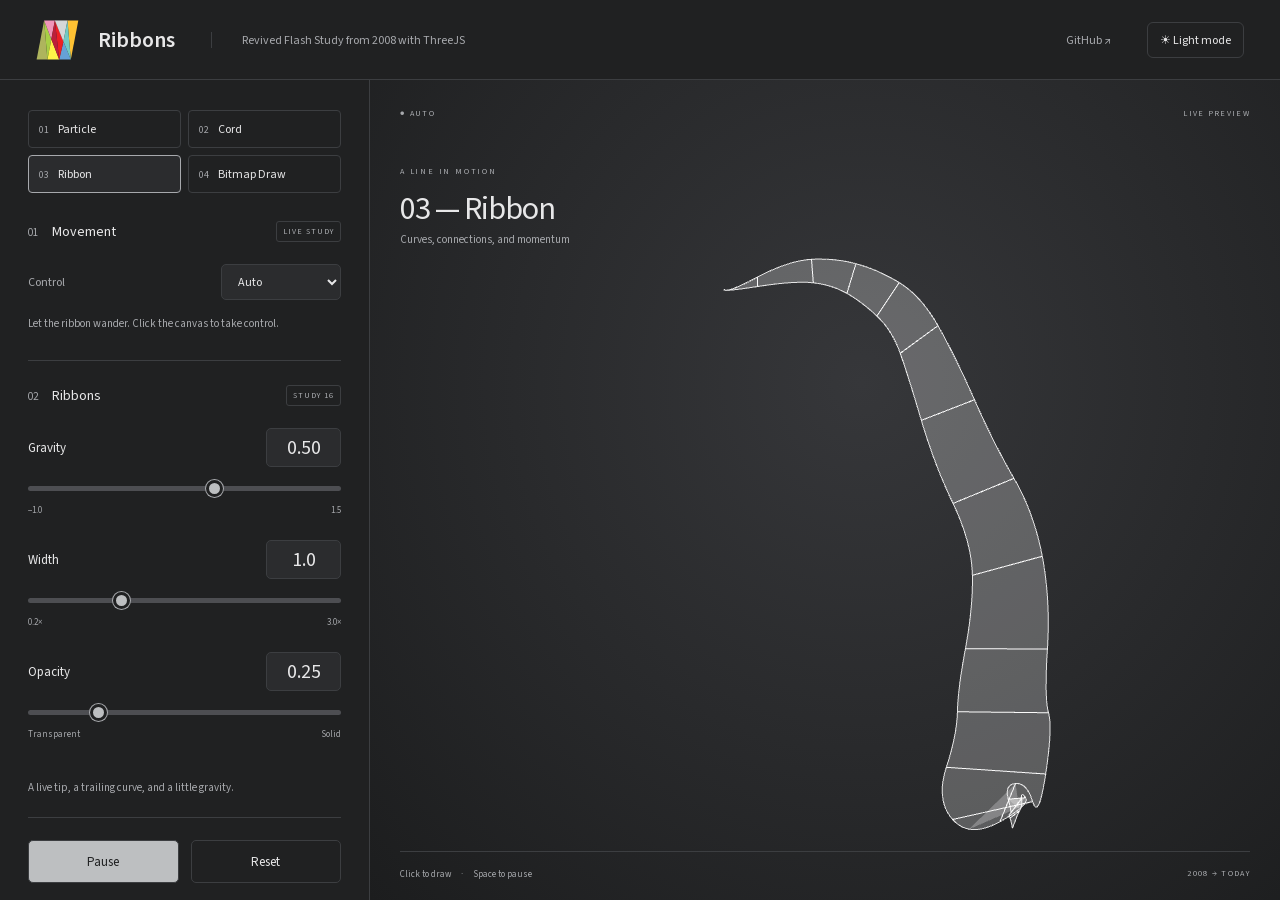
==== web/index.html @ d3f4f402 "Link public GitHub repository from site header" ====
<!doctype html><html lang="en" data-theme="dark"><head><meta charset="utf-8"><meta name="viewport" content="width=device-width,initial-scale=1"><title>Ribbons — Natzke</title><link rel="stylesheet" href="style.css"></head><body>
<header><a class="brand" href="./"><svg version="1.1" class="logo" role="img" aria-label="Natzke" xmlns="http://www.w3.org/2000/svg" xmlns:xlink="http://www.w3.org/1999/xlink" x="0px" y="0px"
	 viewBox="52 37 112 104" style="enable-background:new 0 0 216 216;" xml:space="preserve">
<style type="text/css">
	.st0{fill:#65A1D7;}
	.st1{fill:#ED2024;stroke:#ED2024;stroke-width:0.25;stroke-linecap:round;stroke-linejoin:round;stroke-miterlimit:10;}
	.st2{fill:#D5D7D8;stroke:#D5D7D8;stroke-width:0.25;stroke-miterlimit:10;}
	.st3{fill:#AEB45D;}
	.st4{fill:#A8CF45;}
	.st5{fill:#F095B8;}
	.st6{fill:#FFC233;}
	.st7{fill:#72CAC3;}
	.st8{fill:#FFF349;}
	.st9{fill:#BC203A;}
</style>
<g>
	<polygon class="st0" points="123.42,92.77 112.36,139.68 142.65,139.68 	"/>
	<polygon class="st1" points="101.16,38.48 112.36,139.68 123.42,92.77 	"/>
</g>
<polygon class="st2" points="101.16,38.48 123.42,92.77 134.01,38.48 "/>
<polygon class="st3" points="53.62,139.68 73.15,38.48 81.79,139.68 "/>
<polygon class="st4" points="91.98,87.07 73.15,38.48 81.79,139.68 "/>
<polygon class="st5" points="91.98,87.07 101.16,38.48 73.15,38.48 "/>
<polygon class="st6" points="134.01,38.48 142.65,139.68 162.18,38.48 "/>
<polygon class="st7" points="123.42,92.77 134.01,38.48 142.65,139.68 "/>
<polygon class="st8" points="81.79,139.68 112.36,139.68 91.98,87.07 "/>
<g>
	<path d="M53.64,151.7h5.34l8.64,14.49c0.83,1.42,1.82,3.63,1.82,3.63h0.07c0,0-0.15-2.69-0.15-4.5V151.7h5.19v25.97h-5.08
		l-8.86-14.34c-0.83-1.38-1.85-3.6-1.85-3.6h-0.07c0,0,0.14,2.72,0.14,4.54v13.4h-5.19V151.7z"/>
	<path d="M89.21,175.6h-0.07c-0.95,1.42-2.29,2.51-5.48,2.51c-3.81,0-6.5-2-6.5-5.7c0-4.1,3.34-5.41,7.48-5.99
		c3.09-0.44,4.5-0.69,4.5-2.11c0-1.34-1.05-2.21-3.12-2.21c-2.32,0-3.45,0.83-3.6,2.61h-4.39c0.15-3.27,2.58-6.14,8.03-6.14
		c5.59,0,7.84,2.51,7.84,6.86v9.48c0,1.42,0.22,2.25,0.65,2.58v0.18h-4.76C89.5,177.31,89.32,176.44,89.21,175.6z M89.25,171.1v-2.8
		c-0.87,0.51-2.22,0.8-3.45,1.09c-2.58,0.58-3.85,1.16-3.85,2.91s1.16,2.36,2.91,2.36C87.69,174.66,89.25,172.91,89.25,171.1z"/>
	<path d="M95.21,159.04h2.58v-5.81h4.83v5.81h3.2v3.27h-3.2v9.88c0,1.38,0.76,1.85,1.85,1.85c0.62,0,1.45-0.04,1.45-0.04v3.63
		c0,0-1.13,0.07-3.09,0.07c-2.4,0-5.05-0.94-5.05-4.47v-10.93h-2.58V159.04z"/>
	<path d="M107.29,173.89l9.59-10.86v-0.11h-8.5v-3.89h14.24V163l-9.37,10.6v0.11h9.84v3.96h-15.8V173.89z"/>
	<path d="M132.12,169.17l-2.14,2.22v6.28h-4.9V151.7h4.9v14.38l6.61-7.04h5.92l-6.86,7.08l7.7,11.55h-5.99L132.12,169.17z"/>
	<path d="M142.58,168.34c0-5.52,3.74-9.81,9.19-9.81c5.99,0,9.19,4.58,9.19,11.22h-13.51c0.36,2.87,1.96,4.65,4.76,4.65
		c1.92,0,3.05-0.87,3.6-2.29h4.87c-0.69,3.3-3.63,6.1-8.43,6.1C146.06,178.22,142.58,173.89,142.58,168.34z M147.51,166.34h8.28
		c-0.15-2.36-1.71-4-3.96-4C149.22,162.35,147.95,163.91,147.51,166.34z"/>
</g>
<polygon class="st9" points="91.98,87.07 112.36,139.68 101.16,38.48 "/>
</svg>
<span>Ribbons</span></a><span class="tagline">Revived Flash Study from 2008 with ThreeJS</span><a class="github-link" href="https://github.com/natzke/Ribbon" target="_blank" rel="noopener noreferrer">GitHub ↗</a><button id="theme" aria-label="Switch to light mode">☀ Light mode</button></header>
<main><aside><nav class="studies" aria-label="Experience"><button data-study="01">01 <span>Particle</span></button><button data-study="02">02 <span>Cord</span></button><button data-study="03" class="active">03 <span>Ribbon</span></button><button data-study="04">04 <span>Bitmap Draw</span></button></nav><div class="section-head"><h2>01 <span>Movement</span></h2><span class="tag">LIVE STUDY</span></div><label class="select-row" for="mode">Control<select id="mode"><option value="demo">Auto</option><option value="pointer">Mouse</option></select></label><p class="hint">Let the ribbon wander. Click the canvas to take control.</p>
<div class="section-head second"><h2>02 <span>Ribbons</span></h2><span class="tag"><span id="version">STUDY 16</span></span></div>
<div class="dimension"><label for="gravity">Gravity <output id="gravityOut">0.50</output></label><input id="gravity" type="range" min="-1" max="1.5" step=".05" value=".5"><div class="caption"><span>−1.0</span><span>1.5</span></div></div>
<div class="dimension"><label for="width">Width <output id="widthOut">1.0</output></label><input id="width" type="range" min=".2" max="3" step=".1" value="1"><div class="caption"><span>0.2×</span><span>3.0×</span></div></div>
<div class="dimension"><label for="opacity">Opacity <output id="opacityOut">0.25</output></label><input id="opacity" type="range" min=".05" max="1" step=".05" value=".25"><div class="caption"><span>Transparent</span><span>Solid</span></div></div>
<p class="hint">A live tip, a trailing curve, and a little gravity.</p><div id="bitmap-tools" hidden><label for="sample">Color source image</label><input id="sample" type="file" accept="image/*"><p class="hint" id="sample-note">Natzke palette by default. Your image stays in this browser.</p><button id="clear">Clear drawing</button></div><div class="actions"><button id="pause">Pause</button><button id="reset">Reset</button></div><div class="aside-note"><span>NATZKE / MOTION STUDIES</span><p>Original experiment, 2008.<br>Recreated in Three.js.</p></div></aside>
<section class="workspace" aria-label="Interactive ribbon canvas"><div class="viewer-top"><span>● <span id="status">Auto</span></span><span>LIVE PREVIEW</span></div><div class="model-title"><span class="eyebrow">A LINE IN MOTION</span><h1>03 — Ribbon</h1><p>Curves, connections, and momentum</p></div><div id="viewport"></div><footer><span>Click to draw <i>·</i> Space to pause</span><span>2008 → TODAY</span></footer></section></main><script type="module" src="main.js"></script></body></html>
---- web/style.css ----
@font-face{font-family:Source;src:url(source-sans.woff2) format('woff2');font-weight:200 900;font-display:swap}
:root{font-family:Source,sans-serif;color-scheme:dark;--bg:#202122;--text:#e7e7e8;--muted:#a7a9ad;--line:#3c3e41;--field:#2b2c2e;--track:#4d4e52;--thumb:#bdbfc1;--center:#36373a;--outer:#1c1d1e;color:var(--text);background:var(--bg)}
:root[data-theme=light]{color-scheme:light;--bg:#fbfbfb;--text:#2e2f31;--muted:#7d8086;--line:#e3e3e4;--field:#fff;--track:#dfe0e1;--thumb:#4e5054;--center:#f9f9f9;--outer:#ebebec}
*{box-sizing:border-box}body{margin:0}button,input,select{font:inherit;color:inherit}button,select{cursor:pointer}button:focus-visible,input:focus-visible,select:focus-visible,a:focus-visible{outline:2px solid var(--muted);outline-offset:4px}header{height:80px;display:flex;align-items:center;gap:36px;padding:0 36px;border-bottom:1px solid var(--line)}.brand{display:flex;align-items:center;gap:19px;color:inherit;text-decoration:none;font-size:22px;font-weight:600}.logo{width:43px;height:40px}.tagline{padding-left:30px;border-left:1px solid var(--line);font-size:12px;color:var(--muted)}#theme{margin-left:auto;padding:9px 12px;border:1px solid var(--line);border-radius:6px;background:transparent;font-size:12px}main{display:grid;grid-template-columns:370px 1fr;height:calc(100dvh - 80px)}aside{padding:30px 28px 22px;border-right:1px solid var(--line);overflow:auto;display:flex;flex-direction:column}.section-head{display:flex;justify-content:space-between;align-items:center;margin-bottom:22px}.section-head h2{font-size:11px;font-weight:400;color:var(--muted);margin:0}.section-head h2 span{font-size:14px;color:var(--text);margin-left:12px}.tag{font-size:8px;letter-spacing:1px;border:1px solid var(--line);border-radius:3px;padding:4px 6px;color:var(--muted)}.select-row{display:flex;align-items:center;justify-content:space-between;font-size:12px;color:var(--muted)}select{background:var(--field);border:1px solid var(--line);border-radius:5px;padding:8px 12px;width:120px;color:var(--text)}.hint{font-size:11px;color:var(--muted);line-height:1.7;margin:15px 0 20px}.second{border-top:1px solid var(--line);padding-top:24px;margin-top:6px}.dimension{margin-bottom:24px}.dimension label{display:flex;align-items:center;justify-content:space-between;font-size:13px}.dimension output{font-size:20px;font-variant-numeric:tabular-nums;background:var(--field);border:1px solid var(--line);border-radius:5px;min-width:75px;padding:5px 8px;text-align:center}input[type=range]{display:block;appearance:none;width:100%;height:5px;margin:19px 0 13px;background:var(--track);border-radius:8px;cursor:pointer}input[type=range]::-webkit-slider-thumb{appearance:none;width:17px;height:17px;border-radius:50%;background:var(--thumb);border:3px solid var(--bg);box-shadow:0 0 0 1px var(--muted)}input[type=range]::-moz-range-thumb{width:12px;height:12px;border-radius:50%;background:var(--thumb);border:3px solid var(--bg)}.caption{display:flex;justify-content:space-between;font-size:9px;color:var(--muted)}.actions{display:flex;gap:12px;border-top:1px solid var(--line);padding-top:22px}.actions button{border:1px solid var(--line);border-radius:5px;background:transparent;padding:12px;flex:1;font-size:13px}#pause{background:var(--thumb);color:var(--bg)}button:hover{filter:brightness(1.15)}.aside-note{margin-top:auto;padding-top:36px;color:var(--muted);font-size:11px;line-height:1.7}.aside-note>span{font-size:8px;letter-spacing:1.3px}.workspace{position:relative;overflow:hidden;min-width:0;background:radial-gradient(ellipse at 54% 37%,var(--center),var(--outer))}#viewport{position:absolute;inset:0}canvas{display:block;touch-action:none}.viewer-top{position:absolute;top:28px;left:30px;right:30px;z-index:2;display:flex;justify-content:space-between;font-size:8px;letter-spacing:1.3px;color:var(--muted);pointer-events:none;text-transform:uppercase}.model-title{position:absolute;left:30px;top:78px;z-index:2;pointer-events:none}.eyebrow{font-size:8px;letter-spacing:1.8px;color:var(--muted)}h1{font-size:32px;font-weight:400;letter-spacing:-1px;margin:8px 0 3px}.model-title p{font-size:11px;color:var(--muted);margin:0}footer{position:absolute;left:30px;right:30px;bottom:20px;padding-top:16px;border-top:1px solid var(--line);display:flex;justify-content:space-between;color:var(--muted);font-size:9px;pointer-events:none}footer i{font-style:normal;margin:0 8px}footer>span:last-child{font-size:8px;letter-spacing:1.3px}@media(min-width:1500px){main{grid-template-columns:400px 1fr}aside{padding:40px 32px}}@media(max-width:720px){header{height:65px;padding:0 18px;gap:12px}.brand{font-size:18px;gap:12px}.logo{width:31px;height:29px}.tagline{display:none}main{display:flex;flex-direction:column;height:auto}.workspace{order:-1;height:58dvh;min-height:370px}aside{border-right:0;border-top:1px solid var(--line);padding:25px 22px}.viewer-top{top:20px;left:20px;right:20px}.model-title{top:54px;left:20px}h1{font-size:26px}footer{left:20px;right:20px}.aside-note{padding-top:24px}.dimension{margin-bottom:18px}}

[hidden]{display:none!important}.studies{display:grid;grid-template-columns:1fr 1fr;gap:7px;margin-bottom:28px}.studies button{background:transparent;border:1px solid var(--line);border-radius:4px;padding:10px;text-align:left;color:var(--muted);font-size:10px}.studies span{margin-left:7px;font-size:12px;color:var(--text)}.studies .active{background:var(--field);border-color:var(--muted)}#bitmap-tools{border-top:1px solid var(--line);padding:16px 0;font-size:12px}#sample{width:100%;font-size:11px;margin-top:12px}#clear{background:var(--field);border:1px solid var(--line);border-radius:4px;padding:8px 16px}
.github-link{margin-left:auto;color:var(--muted);font-size:12px;text-decoration:none;white-space:nowrap}.github-link:hover{color:var(--text)}#theme{margin-left:0}@media(max-width:720px){header{gap:14px}.github-link{font-size:11px}}
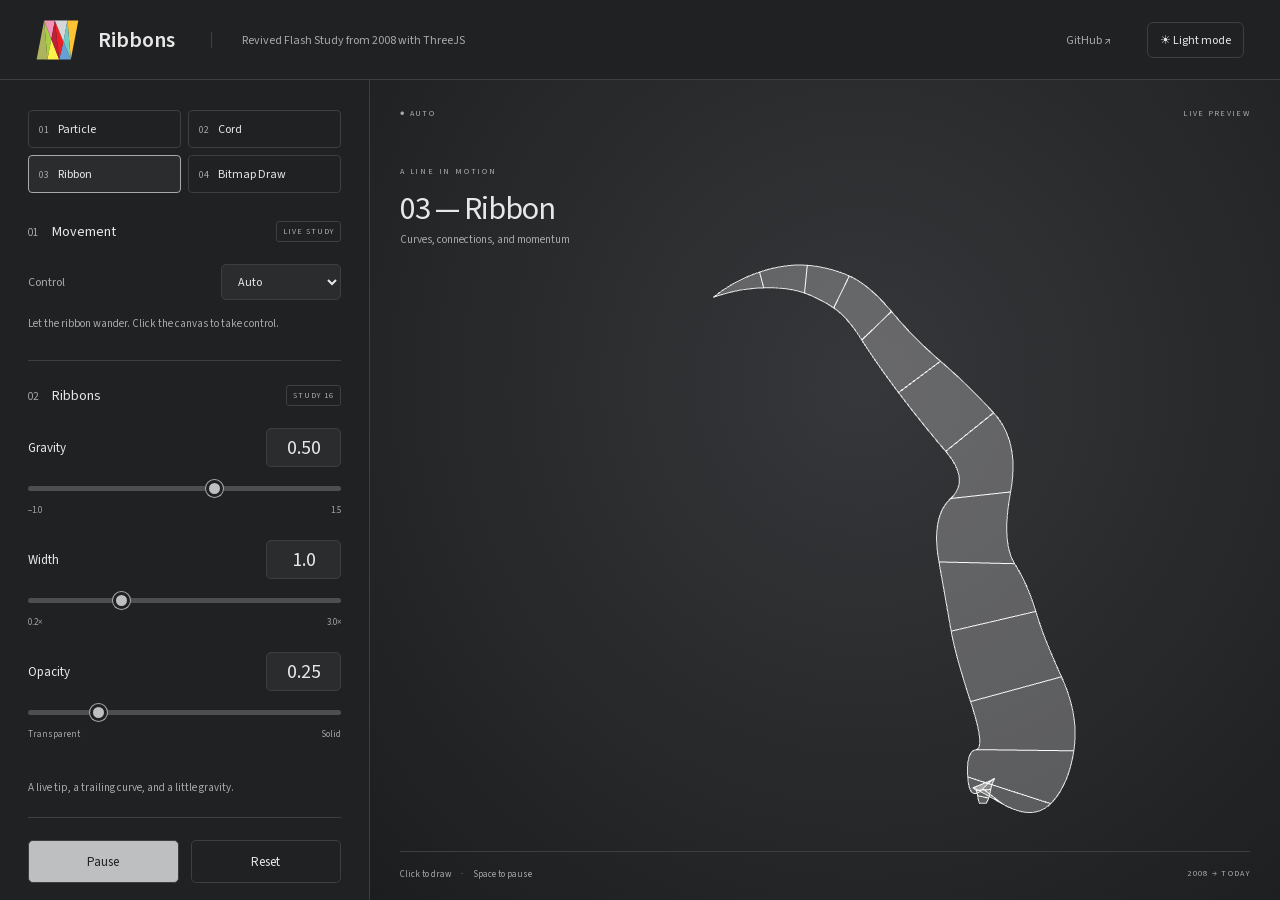
==== commit 0c38c242: "Add PayPal tip link for enatzke" ====
--- a/web/index.html
+++ b/web/index.html
@@ -47,5 +47,5 @@
 <div class="dimension"><label for="gravity">Gravity <output id="gravityOut">0.50</output></label><input id="gravity" type="range" min="-1" max="1.5" step=".05" value=".5"><div class="caption"><span>−1.0</span><span>1.5</span></div></div>
 <div class="dimension"><label for="width">Width <output id="widthOut">1.0</output></label><input id="width" type="range" min=".2" max="3" step=".1" value="1"><div class="caption"><span>0.2×</span><span>3.0×</span></div></div>
 <div class="dimension"><label for="opacity">Opacity <output id="opacityOut">0.25</output></label><input id="opacity" type="range" min=".05" max="1" step=".05" value=".25"><div class="caption"><span>Transparent</span><span>Solid</span></div></div>
-<p class="hint">A live tip, a trailing curve, and a little gravity.</p><div id="bitmap-tools" hidden><label for="sample">Color source image</label><input id="sample" type="file" accept="image/*"><p class="hint" id="sample-note">Natzke palette by default. Your image stays in this browser.</p><button id="clear">Clear drawing</button></div><div class="actions"><button id="pause">Pause</button><button id="reset">Reset</button></div><div class="aside-note"><span>NATZKE / MOTION STUDIES</span><p>Original experiment, 2008.<br>Recreated in Three.js.</p></div></aside>
+<p class="hint">A live tip, a trailing curve, and a little gravity.</p><div id="bitmap-tools" hidden><label for="sample">Color source image</label><input id="sample" type="file" accept="image/*"><p class="hint" id="sample-note">Natzke palette by default. Your image stays in this browser.</p><button id="clear">Clear drawing</button></div><div class="actions"><button id="pause">Pause</button><button id="reset">Reset</button></div><div class="tips" style="border-top:1px solid var(--line);margin-top:24px;padding-top:18px"><span style="font-size:12px;color:var(--muted)">Tip the server</span><a href="https://paypal.me/enatzke" target="_blank" rel="noopener noreferrer" aria-label="Tip the server with PayPal" style="display:inline-flex;align-items:center;gap:8px;margin-left:16px;color:var(--text);font-size:12px;text-decoration:none"><svg width="20" height="22" viewBox="0 0 24 24" aria-hidden="true"><path fill="currentColor" d="M7 2h8c5 0 6 3 5 7-1 4-4 6-8 6h-2l-1 7H4L7 2zm4 4-1 5h2c2 0 3-1 3.5-3S14 6 13 6h-2z"/><path fill="currentColor" opacity=".55" d="M19 8c3 1 3 4 2 7-1 3-3 4-6 4h-1l-1 5H9l2-10h2c3 0 5-2 6-6z"/></svg>PayPal ↗</a></div><div class="aside-note"><span>NATZKE / MOTION STUDIES</span><p>Original experiment, 2008.<br>Recreated in Three.js.</p></div></aside>
 <section class="workspace" aria-label="Interactive ribbon canvas"><div class="viewer-top"><span>● <span id="status">Auto</span></span><span>LIVE PREVIEW</span></div><div class="model-title"><span class="eyebrow">A LINE IN MOTION</span><h1>03 — Ribbon</h1><p>Curves, connections, and momentum</p></div><div id="viewport"></div><footer><span>Click to draw <i>·</i> Space to pause</span><span>2008 → TODAY</span></footer></section></main><script type="module" src="main.js"></script></body></html>
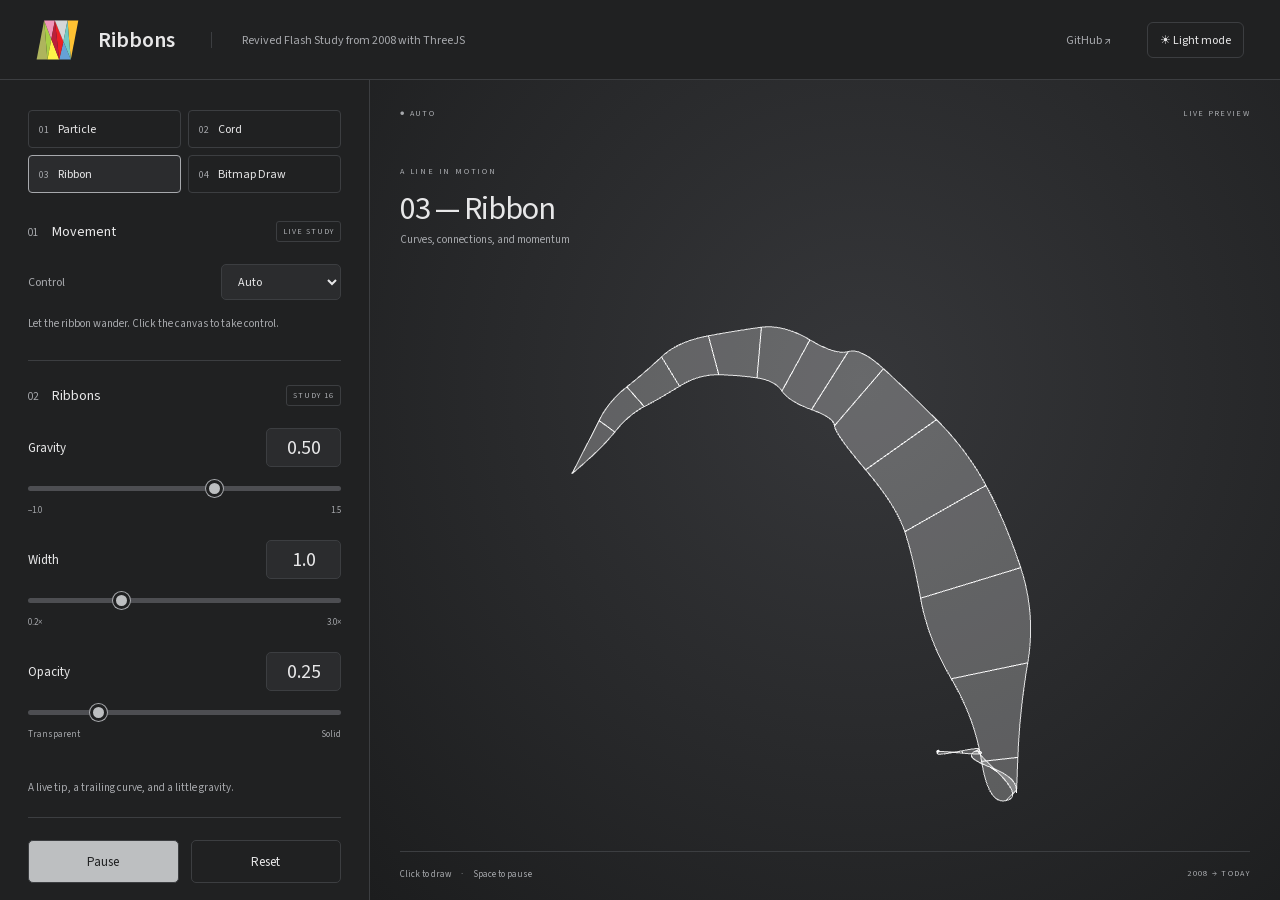
==== commit 5972fc7e: "Add Venmo tip link for enatzke" ====
--- a/web/index.html
+++ b/web/index.html
@@ -47,5 +47,5 @@
 <div class="dimension"><label for="gravity">Gravity <output id="gravityOut">0.50</output></label><input id="gravity" type="range" min="-1" max="1.5" step=".05" value=".5"><div class="caption"><span>−1.0</span><span>1.5</span></div></div>
 <div class="dimension"><label for="width">Width <output id="widthOut">1.0</output></label><input id="width" type="range" min=".2" max="3" step=".1" value="1"><div class="caption"><span>0.2×</span><span>3.0×</span></div></div>
 <div class="dimension"><label for="opacity">Opacity <output id="opacityOut">0.25</output></label><input id="opacity" type="range" min=".05" max="1" step=".05" value=".25"><div class="caption"><span>Transparent</span><span>Solid</span></div></div>
-<p class="hint">A live tip, a trailing curve, and a little gravity.</p><div id="bitmap-tools" hidden><label for="sample">Color source image</label><input id="sample" type="file" accept="image/*"><p class="hint" id="sample-note">Natzke palette by default. Your image stays in this browser.</p><button id="clear">Clear drawing</button></div><div class="actions"><button id="pause">Pause</button><button id="reset">Reset</button></div><div class="tips" style="border-top:1px solid var(--line);margin-top:24px;padding-top:18px"><span style="font-size:12px;color:var(--muted)">Tip the server</span><a href="https://paypal.me/enatzke" target="_blank" rel="noopener noreferrer" aria-label="Tip the server with PayPal" style="display:inline-flex;align-items:center;gap:8px;margin-left:16px;color:var(--text);font-size:12px;text-decoration:none"><svg width="20" height="22" viewBox="0 0 24 24" aria-hidden="true"><path fill="currentColor" d="M7 2h8c5 0 6 3 5 7-1 4-4 6-8 6h-2l-1 7H4L7 2zm4 4-1 5h2c2 0 3-1 3.5-3S14 6 13 6h-2z"/><path fill="currentColor" opacity=".55" d="M19 8c3 1 3 4 2 7-1 3-3 4-6 4h-1l-1 5H9l2-10h2c3 0 5-2 6-6z"/></svg>PayPal ↗</a></div><div class="aside-note"><span>NATZKE / MOTION STUDIES</span><p>Original experiment, 2008.<br>Recreated in Three.js.</p></div></aside>
+<p class="hint">A live tip, a trailing curve, and a little gravity.</p><div id="bitmap-tools" hidden><label for="sample">Color source image</label><input id="sample" type="file" accept="image/*"><p class="hint" id="sample-note">Natzke palette by default. Your image stays in this browser.</p><button id="clear">Clear drawing</button></div><div class="actions"><button id="pause">Pause</button><button id="reset">Reset</button></div><div class="tips" style="border-top:1px solid var(--line);margin-top:24px;padding-top:18px"><span style="font-size:12px;color:var(--muted)">Tip the server</span><a href="https://paypal.me/enatzke" target="_blank" rel="noopener noreferrer" aria-label="Tip the server with PayPal" style="display:inline-flex;align-items:center;gap:8px;margin-left:16px;color:var(--text);font-size:12px;text-decoration:none"><svg width="20" height="22" viewBox="0 0 24 24" aria-hidden="true"><path fill="currentColor" d="M7 2h8c5 0 6 3 5 7-1 4-4 6-8 6h-2l-1 7H4L7 2zm4 4-1 5h2c2 0 3-1 3.5-3S14 6 13 6h-2z"/><path fill="currentColor" opacity=".55" d="M19 8c3 1 3 4 2 7-1 3-3 4-6 4h-1l-1 5H9l2-10h2c3 0 5-2 6-6z"/></svg>PayPal ↗</a><a href="https://venmo.com/u/enatzke" target="_blank" rel="noopener noreferrer" aria-label="Tip the server with Venmo" style="display:inline-flex;align-items:center;gap:8px;margin-left:16px;color:var(--text);font-size:12px;text-decoration:none"><svg width="20" height="22" viewBox="0 0 24 24" aria-hidden="true"><path fill="currentColor" d="M19 2c1 2 1.4 4 1.4 6.2 0 5-4.3 11.5-7.8 14H6L3 3l6-1 1.6 13.8c1.6-2.4 3.6-6.1 3.6-9.1 0-1.8-.3-3-.8-4.1L19 2z"/></svg>Venmo ↗</a></div><div class="aside-note"><span>NATZKE / MOTION STUDIES</span><p>Original experiment, 2008.<br>Recreated in Three.js.</p></div></aside>
 <section class="workspace" aria-label="Interactive ribbon canvas"><div class="viewer-top"><span>● <span id="status">Auto</span></span><span>LIVE PREVIEW</span></div><div class="model-title"><span class="eyebrow">A LINE IN MOTION</span><h1>03 — Ribbon</h1><p>Curves, connections, and momentum</p></div><div id="viewport"></div><footer><span>Click to draw <i>·</i> Space to pause</span><span>2008 → TODAY</span></footer></section></main><script type="module" src="main.js"></script></body></html>
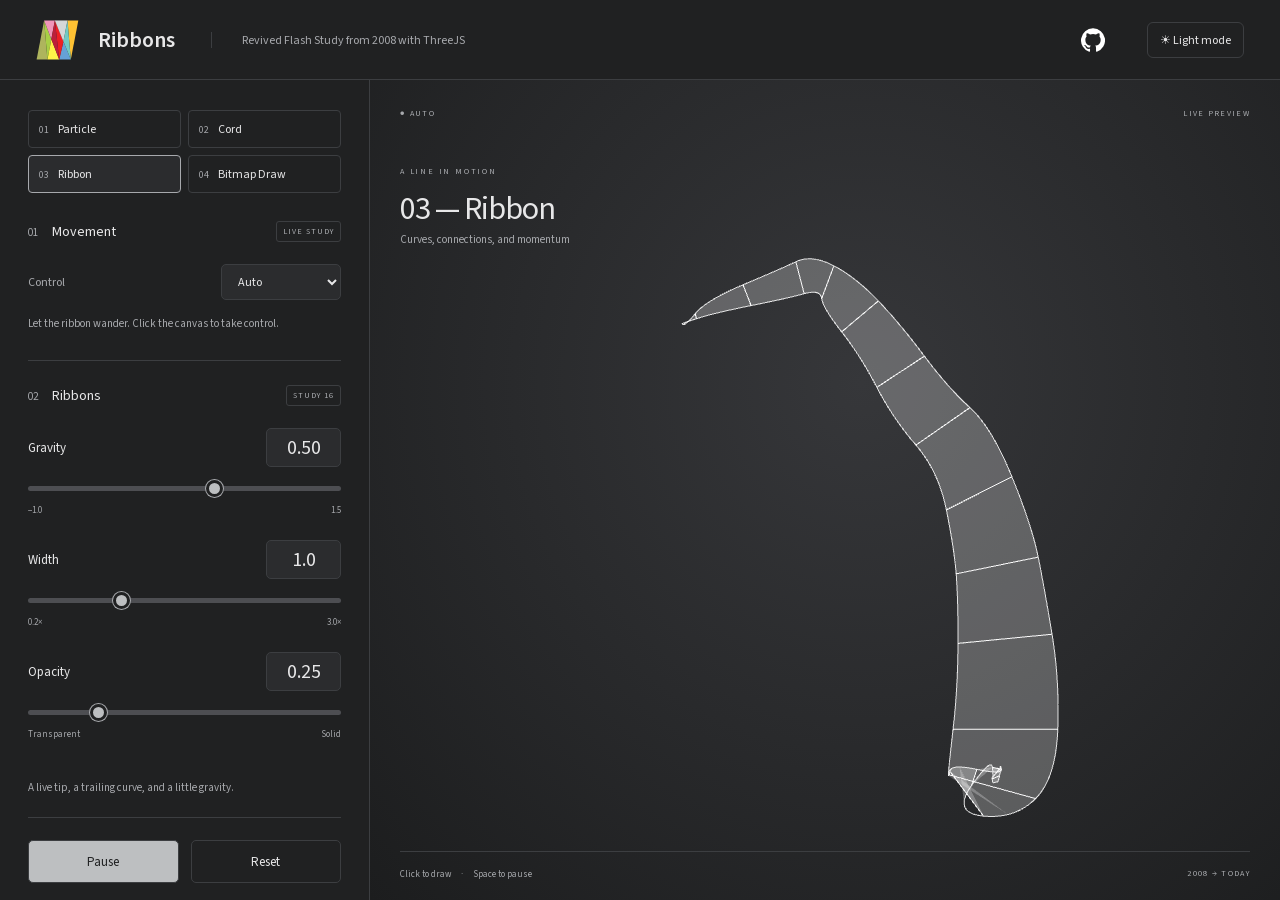
==== commit 32c29f74: "Use theme-aware circular GitHub mark" ====
--- a/web/index.html
+++ b/web/index.html
@@ -1,4 +1,4 @@
-<!doctype html><html lang="en" data-theme="dark"><head><meta charset="utf-8"><meta name="viewport" content="width=device-width,initial-scale=1"><title>Ribbons — Natzke</title><link rel="stylesheet" href="style.css"></head><body>
+<!doctype html><html lang="en" data-theme="dark"><head><meta charset="utf-8"><meta name="viewport" content="width=device-width,initial-scale=1"><title>Ribbons — Natzke</title><link rel="stylesheet" href="style.css"><style>.github-link{display:inline-flex;align-items:center;justify-content:center;width:36px;height:36px;color:#fff}.github-link:hover{color:#fff;opacity:.75}[data-theme="light"] .github-link{color:#000}</style></head><body>
 <header><a class="brand" href="./"><svg version="1.1" class="logo" role="img" aria-label="Natzke" xmlns="http://www.w3.org/2000/svg" xmlns:xlink="http://www.w3.org/1999/xlink" x="0px" y="0px"
 	 viewBox="52 37 112 104" style="enable-background:new 0 0 216 216;" xml:space="preserve">
 <style type="text/css">
@@ -41,7 +41,7 @@
 </g>
 <polygon class="st9" points="91.98,87.07 112.36,139.68 101.16,38.48 "/>
 </svg>
-<span>Ribbons</span></a><span class="tagline">Revived Flash Study from 2008 with ThreeJS</span><a class="github-link" href="https://github.com/natzke/Ribbon" target="_blank" rel="noopener noreferrer">GitHub ↗</a><button id="theme" aria-label="Switch to light mode">☀ Light mode</button></header>
+<span>Ribbons</span></a><span class="tagline">Revived Flash Study from 2008 with ThreeJS</span><a class="github-link" aria-label="View source on GitHub" title="GitHub" href="https://github.com/natzke/Ribbon" target="_blank" rel="noopener noreferrer"><svg width="24" height="24" viewBox="0 0 24 24" fill="currentColor" aria-hidden="true"><path d="M12 .297a12 12 0 0 0-3.793 23.385c.6.111.82-.261.82-.577v-2.234c-3.338.726-4.043-1.416-4.043-1.416-.546-1.387-1.333-1.756-1.333-1.756-1.09-.745.083-.729.083-.729 1.205.084 1.839 1.237 1.839 1.237 1.07 1.835 2.807 1.305 3.492.998.108-.776.418-1.305.762-1.605-2.665-.304-5.467-1.334-5.467-5.931 0-1.311.469-2.381 1.236-3.221-.124-.303-.536-1.524.117-3.176 0 0 1.008-.323 3.301 1.23a11.52 11.52 0 0 1 6.006 0c2.291-1.553 3.297-1.23 3.297-1.23.655 1.652.243 2.873.119 3.176.77.84 1.235 1.91 1.235 3.221 0 4.609-2.807 5.624-5.479 5.921.43.372.823 1.102.823 2.222v3.293c0 .319.216.694.825.576A12.002 12.002 0 0 0 12 .297z"/></svg></a><button id="theme" aria-label="Switch to light mode">☀ Light mode</button></header>
 <main><aside><nav class="studies" aria-label="Experience"><button data-study="01">01 <span>Particle</span></button><button data-study="02">02 <span>Cord</span></button><button data-study="03" class="active">03 <span>Ribbon</span></button><button data-study="04">04 <span>Bitmap Draw</span></button></nav><div class="section-head"><h2>01 <span>Movement</span></h2><span class="tag">LIVE STUDY</span></div><label class="select-row" for="mode">Control<select id="mode"><option value="demo">Auto</option><option value="pointer">Mouse</option></select></label><p class="hint">Let the ribbon wander. Click the canvas to take control.</p>
 <div class="section-head second"><h2>02 <span>Ribbons</span></h2><span class="tag"><span id="version">STUDY 16</span></span></div>
 <div class="dimension"><label for="gravity">Gravity <output id="gravityOut">0.50</output></label><input id="gravity" type="range" min="-1" max="1.5" step=".05" value=".5"><div class="caption"><span>−1.0</span><span>1.5</span></div></div>
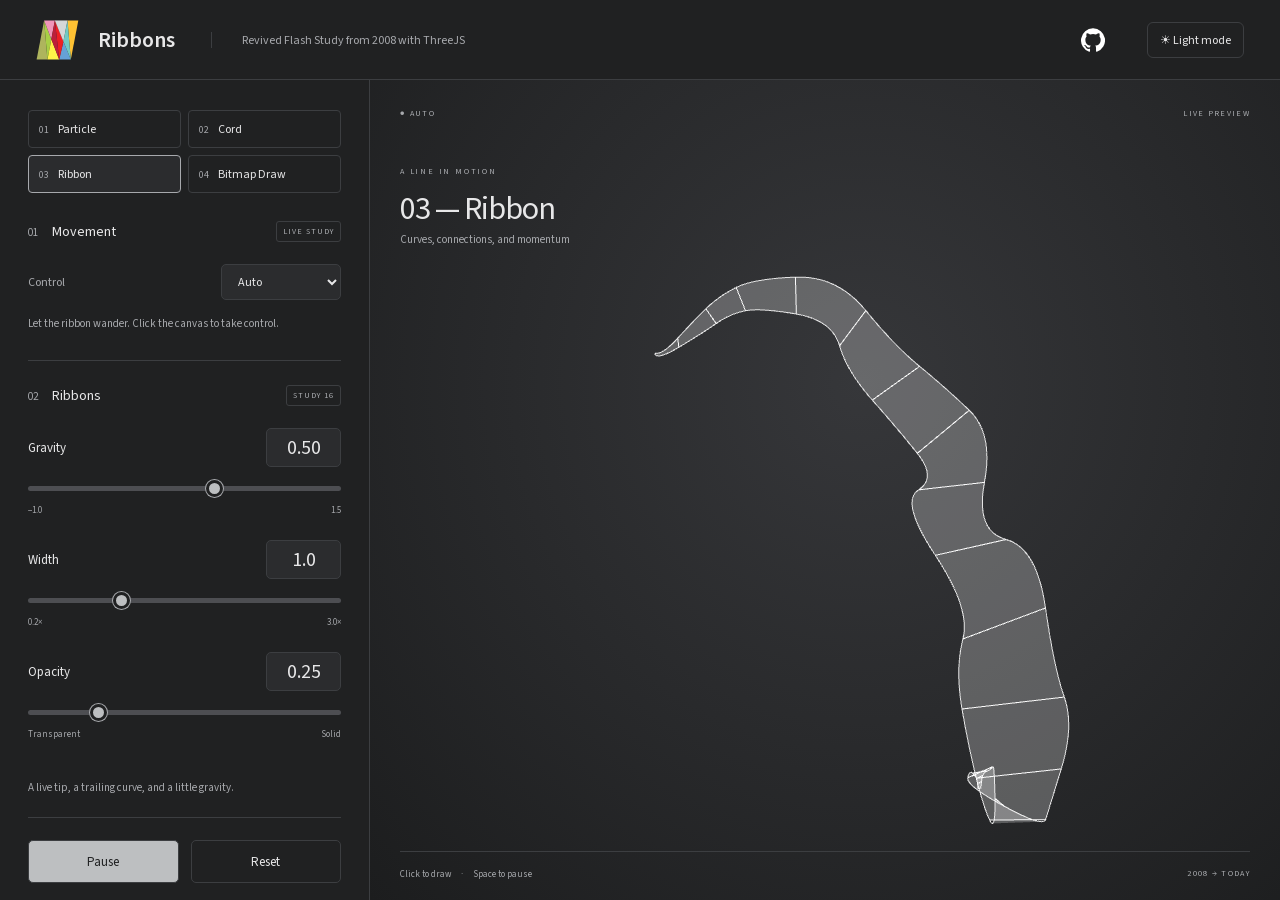
==== commit 781a14fd: "Link Natzke identity to natzke.com" ====
--- a/web/index.html
+++ b/web/index.html
@@ -1,5 +1,5 @@
 <!doctype html><html lang="en" data-theme="dark"><head><meta charset="utf-8"><meta name="viewport" content="width=device-width,initial-scale=1"><title>Ribbons — Natzke</title><link rel="stylesheet" href="style.css"><style>.github-link{display:inline-flex;align-items:center;justify-content:center;width:36px;height:36px;color:#fff}.github-link:hover{color:#fff;opacity:.75}[data-theme="light"] .github-link{color:#000}</style></head><body>
-<header><a class="brand" href="./"><svg version="1.1" class="logo" role="img" aria-label="Natzke" xmlns="http://www.w3.org/2000/svg" xmlns:xlink="http://www.w3.org/1999/xlink" x="0px" y="0px"
+<header><a class="brand" href="https://natzke.com/" aria-label="Natzke home"><svg version="1.1" class="logo" role="img" aria-label="Natzke" xmlns="http://www.w3.org/2000/svg" xmlns:xlink="http://www.w3.org/1999/xlink" x="0px" y="0px"
 	 viewBox="52 37 112 104" style="enable-background:new 0 0 216 216;" xml:space="preserve">
 <style type="text/css">
 	.st0{fill:#65A1D7;}
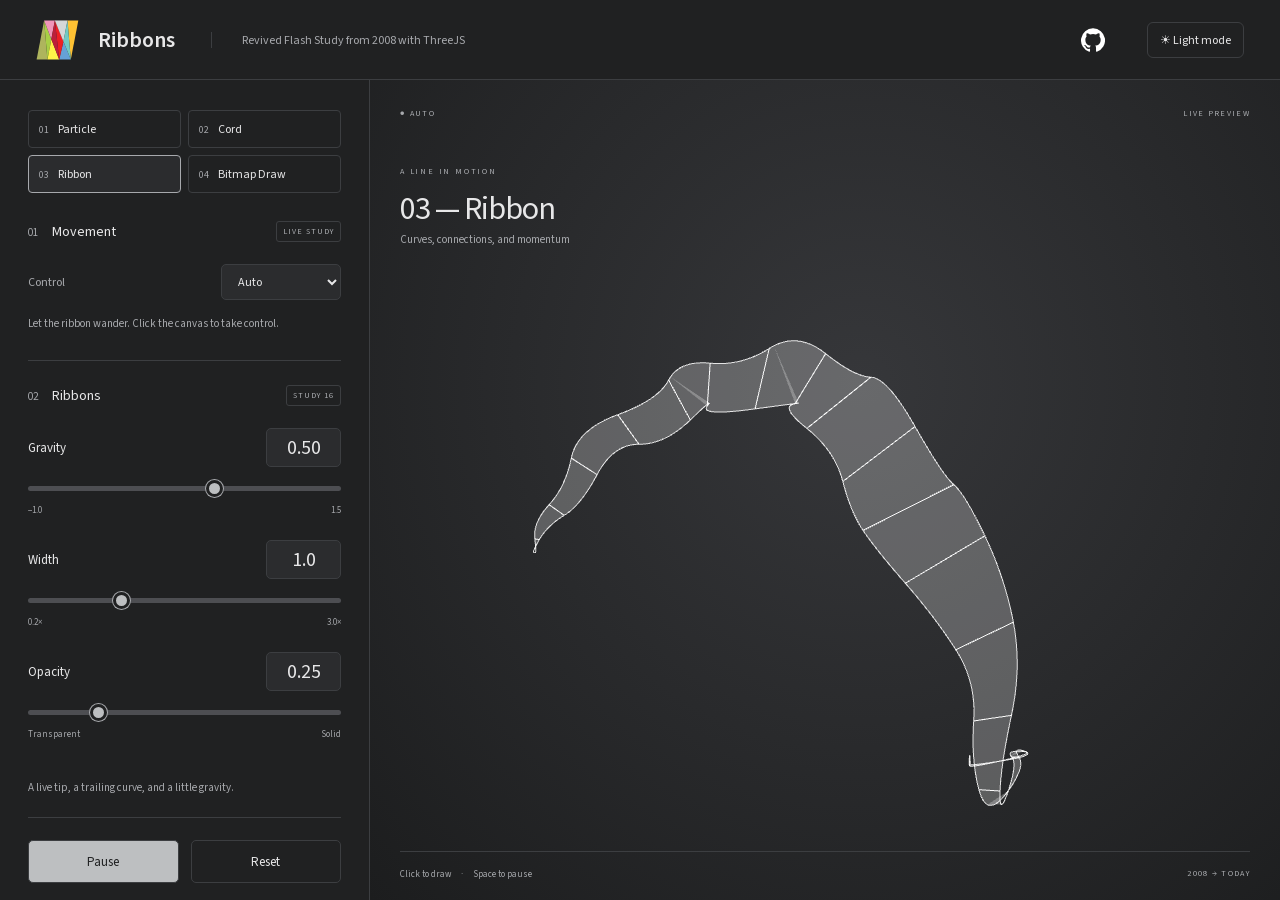
==== commit 60a971d1: "Update recreation credit" ====
--- a/web/index.html
+++ b/web/index.html
@@ -47,5 +47,5 @@
 <div class="dimension"><label for="gravity">Gravity <output id="gravityOut">0.50</output></label><input id="gravity" type="range" min="-1" max="1.5" step=".05" value=".5"><div class="caption"><span>−1.0</span><span>1.5</span></div></div>
 <div class="dimension"><label for="width">Width <output id="widthOut">1.0</output></label><input id="width" type="range" min=".2" max="3" step=".1" value="1"><div class="caption"><span>0.2×</span><span>3.0×</span></div></div>
 <div class="dimension"><label for="opacity">Opacity <output id="opacityOut">0.25</output></label><input id="opacity" type="range" min=".05" max="1" step=".05" value=".25"><div class="caption"><span>Transparent</span><span>Solid</span></div></div>
-<p class="hint">A live tip, a trailing curve, and a little gravity.</p><div id="bitmap-tools" hidden><label for="sample">Color source image</label><input id="sample" type="file" accept="image/*"><p class="hint" id="sample-note">Natzke palette by default. Your image stays in this browser.</p><button id="clear">Clear drawing</button></div><div class="actions"><button id="pause">Pause</button><button id="reset">Reset</button></div><div class="tips" style="border-top:1px solid var(--line);margin-top:24px;padding-top:18px"><span style="font-size:12px;color:var(--muted)">Tip the server</span><a href="https://paypal.me/enatzke" target="_blank" rel="noopener noreferrer" aria-label="Tip the server with PayPal" style="display:inline-flex;align-items:center;gap:8px;margin-left:16px;color:var(--text);font-size:12px;text-decoration:none"><svg width="20" height="22" viewBox="0 0 24 24" aria-hidden="true"><path fill="currentColor" d="M7 2h8c5 0 6 3 5 7-1 4-4 6-8 6h-2l-1 7H4L7 2zm4 4-1 5h2c2 0 3-1 3.5-3S14 6 13 6h-2z"/><path fill="currentColor" opacity=".55" d="M19 8c3 1 3 4 2 7-1 3-3 4-6 4h-1l-1 5H9l2-10h2c3 0 5-2 6-6z"/></svg>PayPal ↗</a><a href="https://venmo.com/u/enatzke" target="_blank" rel="noopener noreferrer" aria-label="Tip the server with Venmo" style="display:inline-flex;align-items:center;gap:8px;margin-left:16px;color:var(--text);font-size:12px;text-decoration:none"><svg width="20" height="22" viewBox="0 0 24 24" aria-hidden="true"><path fill="currentColor" d="M19 2c1 2 1.4 4 1.4 6.2 0 5-4.3 11.5-7.8 14H6L3 3l6-1 1.6 13.8c1.6-2.4 3.6-6.1 3.6-9.1 0-1.8-.3-3-.8-4.1L19 2z"/></svg>Venmo ↗</a></div><div class="aside-note"><span>NATZKE / MOTION STUDIES</span><p>Original experiment, 2008.<br>Recreated in Three.js.</p></div></aside>
+<p class="hint">A live tip, a trailing curve, and a little gravity.</p><div id="bitmap-tools" hidden><label for="sample">Color source image</label><input id="sample" type="file" accept="image/*"><p class="hint" id="sample-note">Natzke palette by default. Your image stays in this browser.</p><button id="clear">Clear drawing</button></div><div class="actions"><button id="pause">Pause</button><button id="reset">Reset</button></div><div class="tips" style="border-top:1px solid var(--line);margin-top:24px;padding-top:18px"><span style="font-size:12px;color:var(--muted)">Tip the server</span><a href="https://paypal.me/enatzke" target="_blank" rel="noopener noreferrer" aria-label="Tip the server with PayPal" style="display:inline-flex;align-items:center;gap:8px;margin-left:16px;color:var(--text);font-size:12px;text-decoration:none"><svg width="20" height="22" viewBox="0 0 24 24" aria-hidden="true"><path fill="currentColor" d="M7 2h8c5 0 6 3 5 7-1 4-4 6-8 6h-2l-1 7H4L7 2zm4 4-1 5h2c2 0 3-1 3.5-3S14 6 13 6h-2z"/><path fill="currentColor" opacity=".55" d="M19 8c3 1 3 4 2 7-1 3-3 4-6 4h-1l-1 5H9l2-10h2c3 0 5-2 6-6z"/></svg>PayPal ↗</a><a href="https://venmo.com/u/enatzke" target="_blank" rel="noopener noreferrer" aria-label="Tip the server with Venmo" style="display:inline-flex;align-items:center;gap:8px;margin-left:16px;color:var(--text);font-size:12px;text-decoration:none"><svg width="20" height="22" viewBox="0 0 24 24" aria-hidden="true"><path fill="currentColor" d="M19 2c1 2 1.4 4 1.4 6.2 0 5-4.3 11.5-7.8 14H6L3 3l6-1 1.6 13.8c1.6-2.4 3.6-6.1 3.6-9.1 0-1.8-.3-3-.8-4.1L19 2z"/></svg>Venmo ↗</a></div><div class="aside-note"><span>NATZKE / MOTION STUDIES</span><p>Original experiment, 2008.<br>Recreated in Three.js with OpenAI Astra.</p></div></aside>
 <section class="workspace" aria-label="Interactive ribbon canvas"><div class="viewer-top"><span>● <span id="status">Auto</span></span><span>LIVE PREVIEW</span></div><div class="model-title"><span class="eyebrow">A LINE IN MOTION</span><h1>03 — Ribbon</h1><p>Curves, connections, and momentum</p></div><div id="viewport"></div><footer><span>Click to draw <i>·</i> Space to pause</span><span>2008 → TODAY</span></footer></section></main><script type="module" src="main.js"></script></body></html>
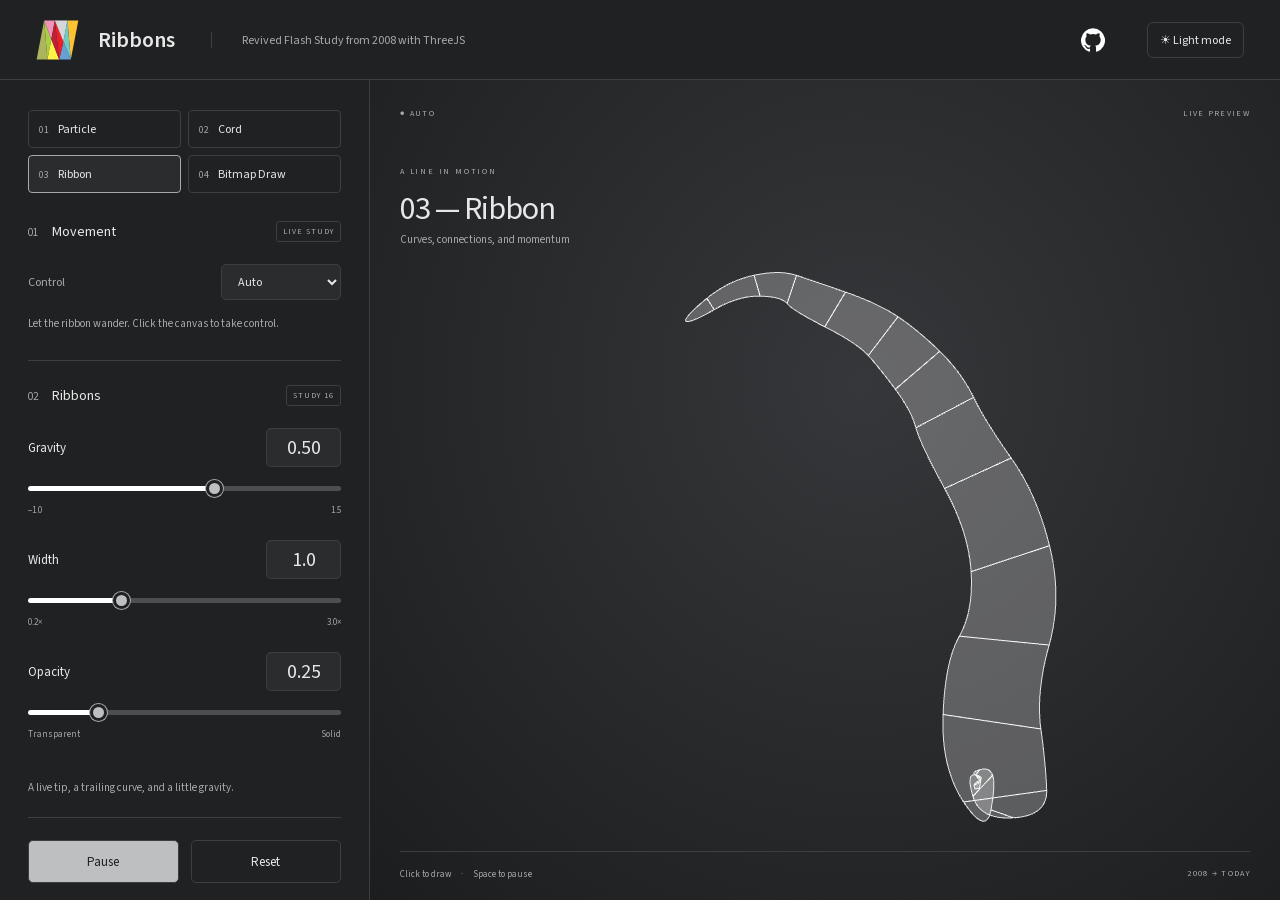
==== commit c142cd12: "Fill slider tracks up to the thumb using theme contrast" ====
--- a/web/index.html
+++ b/web/index.html
@@ -1,4 +1,4 @@
-<!doctype html><html lang="en" data-theme="dark"><head><meta charset="utf-8"><meta name="viewport" content="width=device-width,initial-scale=1"><title>Ribbons — Natzke</title><link rel="stylesheet" href="style.css"><style>.github-link{display:inline-flex;align-items:center;justify-content:center;width:36px;height:36px;color:#fff}.github-link:hover{color:#fff;opacity:.75}[data-theme="light"] .github-link{color:#000}</style></head><body>
+<!doctype html><html lang="en" data-theme="dark"><head><meta charset="utf-8"><meta name="viewport" content="width=device-width,initial-scale=1"><title>Ribbons — Natzke</title><link rel="stylesheet" href="style.css"><style>.github-link{display:inline-flex;align-items:center;justify-content:center;width:36px;height:36px;color:#fff}.github-link:hover{color:#fff;opacity:.75}[data-theme="light"] .github-link{color:#000}</style><style>:root{--range-fill:#fff}[data-theme="light"]{--range-fill:#222}input[type=range]{background:linear-gradient(to right,var(--range-fill) 0%,var(--range-fill) var(--progress,0%),var(--track) var(--progress,0%),var(--track) 100%)}</style></head><body>
 <header><a class="brand" href="https://natzke.com/" aria-label="Natzke home"><svg version="1.1" class="logo" role="img" aria-label="Natzke" xmlns="http://www.w3.org/2000/svg" xmlns:xlink="http://www.w3.org/1999/xlink" x="0px" y="0px"
 	 viewBox="52 37 112 104" style="enable-background:new 0 0 216 216;" xml:space="preserve">
 <style type="text/css">
@@ -48,4 +48,11 @@
 <div class="dimension"><label for="width">Width <output id="widthOut">1.0</output></label><input id="width" type="range" min=".2" max="3" step=".1" value="1"><div class="caption"><span>0.2×</span><span>3.0×</span></div></div>
 <div class="dimension"><label for="opacity">Opacity <output id="opacityOut">0.25</output></label><input id="opacity" type="range" min=".05" max="1" step=".05" value=".25"><div class="caption"><span>Transparent</span><span>Solid</span></div></div>
 <p class="hint">A live tip, a trailing curve, and a little gravity.</p><div id="bitmap-tools" hidden><label for="sample">Color source image</label><input id="sample" type="file" accept="image/*"><p class="hint" id="sample-note">Natzke palette by default. Your image stays in this browser.</p><button id="clear">Clear drawing</button></div><div class="actions"><button id="pause">Pause</button><button id="reset">Reset</button></div><div class="tips" style="border-top:1px solid var(--line);margin-top:24px;padding-top:18px"><span style="font-size:12px;color:var(--muted)">Tip the server</span><a href="https://paypal.me/enatzke" target="_blank" rel="noopener noreferrer" aria-label="Tip the server with PayPal" style="display:inline-flex;align-items:center;gap:8px;margin-left:16px;color:var(--text);font-size:12px;text-decoration:none"><svg width="20" height="22" viewBox="0 0 24 24" aria-hidden="true"><path fill="currentColor" d="M7 2h8c5 0 6 3 5 7-1 4-4 6-8 6h-2l-1 7H4L7 2zm4 4-1 5h2c2 0 3-1 3.5-3S14 6 13 6h-2z"/><path fill="currentColor" opacity=".55" d="M19 8c3 1 3 4 2 7-1 3-3 4-6 4h-1l-1 5H9l2-10h2c3 0 5-2 6-6z"/></svg>PayPal ↗</a><a href="https://venmo.com/u/enatzke" target="_blank" rel="noopener noreferrer" aria-label="Tip the server with Venmo" style="display:inline-flex;align-items:center;gap:8px;margin-left:16px;color:var(--text);font-size:12px;text-decoration:none"><svg width="20" height="22" viewBox="0 0 24 24" aria-hidden="true"><path fill="currentColor" d="M19 2c1 2 1.4 4 1.4 6.2 0 5-4.3 11.5-7.8 14H6L3 3l6-1 1.6 13.8c1.6-2.4 3.6-6.1 3.6-9.1 0-1.8-.3-3-.8-4.1L19 2z"/></svg>Venmo ↗</a></div><div class="aside-note"><span>NATZKE / MOTION STUDIES</span><p>Original experiment, 2008.<br>Recreated in Three.js with OpenAI Astra.</p></div></aside>
-<section class="workspace" aria-label="Interactive ribbon canvas"><div class="viewer-top"><span>● <span id="status">Auto</span></span><span>LIVE PREVIEW</span></div><div class="model-title"><span class="eyebrow">A LINE IN MOTION</span><h1>03 — Ribbon</h1><p>Curves, connections, and momentum</p></div><div id="viewport"></div><footer><span>Click to draw <i>·</i> Space to pause</span><span>2008 → TODAY</span></footer></section></main><script type="module" src="main.js"></script></body></html>
+<section class="workspace" aria-label="Interactive ribbon canvas"><div class="viewer-top"><span>● <span id="status">Auto</span></span><span>LIVE PREVIEW</span></div><div class="model-title"><span class="eyebrow">A LINE IN MOTION</span><h1>03 — Ribbon</h1><p>Curves, connections, and momentum</p></div><div id="viewport"></div><footer><span>Click to draw <i>·</i> Space to pause</span><span>2008 → TODAY</span></footer></section></main><script type="module" src="main.js"></script><script>
+const rangeInputs=document.querySelectorAll('input[type="range"]');
+function paintRange(input){const percent=(Number(input.value)-Number(input.min))/(Number(input.max)-Number(input.min))*100;input.style.setProperty('--progress',percent+'%')}
+rangeInputs.forEach(input=>{input.addEventListener('input',()=>paintRange(input));paintRange(input)});
+// Reset and study buttons assign values in their handlers before this bubbles.
+document.addEventListener('click',()=>rangeInputs.forEach(paintRange));
+window.addEventListener('load',()=>rangeInputs.forEach(paintRange));
+</script></body></html>
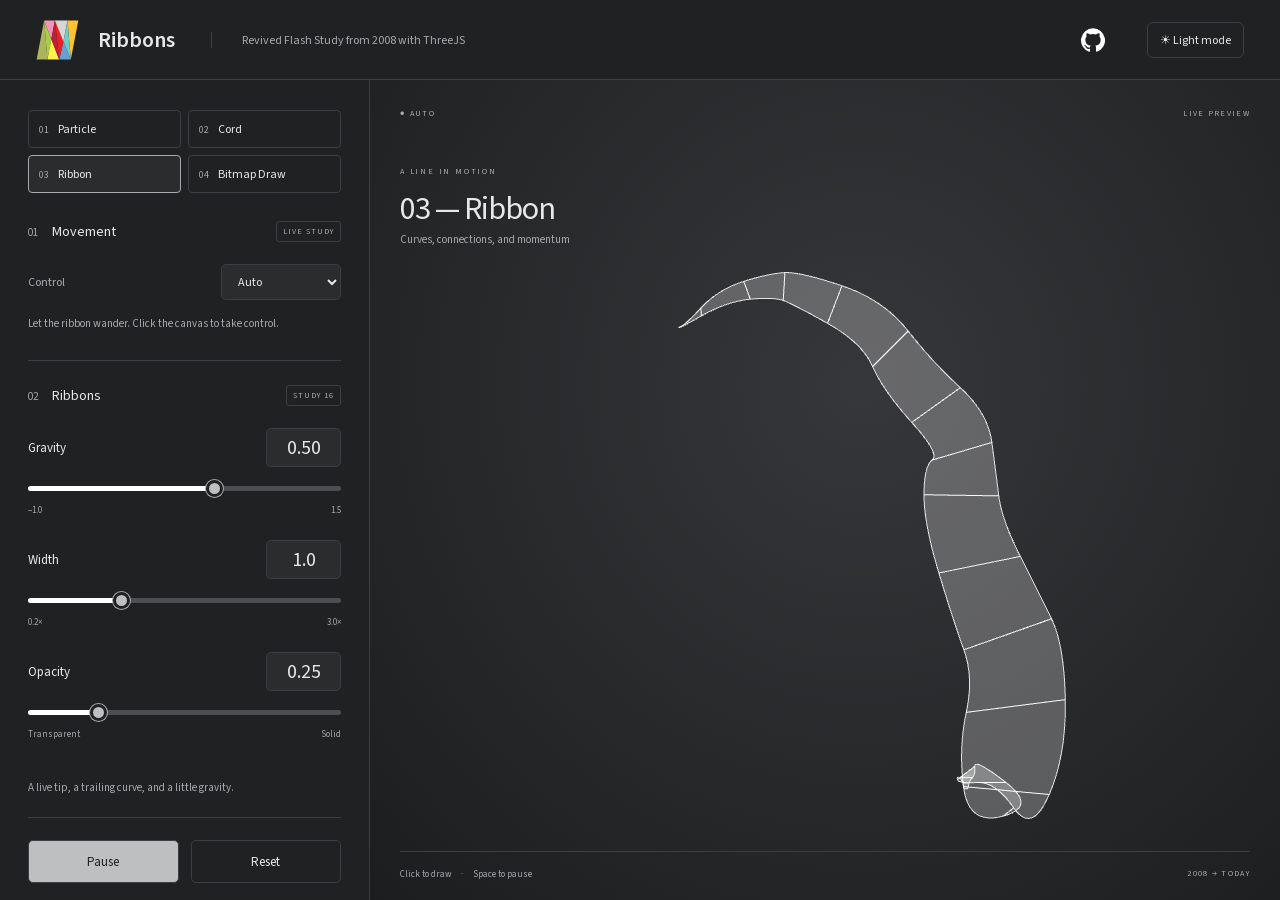
==== commit f9d2a457: "Move tipping links below recreation credit" ====
--- a/web/index.html
+++ b/web/index.html
@@ -47,7 +47,7 @@
 <div class="dimension"><label for="gravity">Gravity <output id="gravityOut">0.50</output></label><input id="gravity" type="range" min="-1" max="1.5" step=".05" value=".5"><div class="caption"><span>−1.0</span><span>1.5</span></div></div>
 <div class="dimension"><label for="width">Width <output id="widthOut">1.0</output></label><input id="width" type="range" min=".2" max="3" step=".1" value="1"><div class="caption"><span>0.2×</span><span>3.0×</span></div></div>
 <div class="dimension"><label for="opacity">Opacity <output id="opacityOut">0.25</output></label><input id="opacity" type="range" min=".05" max="1" step=".05" value=".25"><div class="caption"><span>Transparent</span><span>Solid</span></div></div>
-<p class="hint">A live tip, a trailing curve, and a little gravity.</p><div id="bitmap-tools" hidden><label for="sample">Color source image</label><input id="sample" type="file" accept="image/*"><p class="hint" id="sample-note">Natzke palette by default. Your image stays in this browser.</p><button id="clear">Clear drawing</button></div><div class="actions"><button id="pause">Pause</button><button id="reset">Reset</button></div><div class="tips" style="border-top:1px solid var(--line);margin-top:24px;padding-top:18px"><span style="font-size:12px;color:var(--muted)">Tip the server</span><a href="https://paypal.me/enatzke" target="_blank" rel="noopener noreferrer" aria-label="Tip the server with PayPal" style="display:inline-flex;align-items:center;gap:8px;margin-left:16px;color:var(--text);font-size:12px;text-decoration:none"><svg width="20" height="22" viewBox="0 0 24 24" aria-hidden="true"><path fill="currentColor" d="M7 2h8c5 0 6 3 5 7-1 4-4 6-8 6h-2l-1 7H4L7 2zm4 4-1 5h2c2 0 3-1 3.5-3S14 6 13 6h-2z"/><path fill="currentColor" opacity=".55" d="M19 8c3 1 3 4 2 7-1 3-3 4-6 4h-1l-1 5H9l2-10h2c3 0 5-2 6-6z"/></svg>PayPal ↗</a><a href="https://venmo.com/u/enatzke" target="_blank" rel="noopener noreferrer" aria-label="Tip the server with Venmo" style="display:inline-flex;align-items:center;gap:8px;margin-left:16px;color:var(--text);font-size:12px;text-decoration:none"><svg width="20" height="22" viewBox="0 0 24 24" aria-hidden="true"><path fill="currentColor" d="M19 2c1 2 1.4 4 1.4 6.2 0 5-4.3 11.5-7.8 14H6L3 3l6-1 1.6 13.8c1.6-2.4 3.6-6.1 3.6-9.1 0-1.8-.3-3-.8-4.1L19 2z"/></svg>Venmo ↗</a></div><div class="aside-note"><span>NATZKE / MOTION STUDIES</span><p>Original experiment, 2008.<br>Recreated in Three.js with OpenAI Astra.</p></div></aside>
+<p class="hint">A live tip, a trailing curve, and a little gravity.</p><div id="bitmap-tools" hidden><label for="sample">Color source image</label><input id="sample" type="file" accept="image/*"><p class="hint" id="sample-note">Natzke palette by default. Your image stays in this browser.</p><button id="clear">Clear drawing</button></div><div class="actions"><button id="pause">Pause</button><button id="reset">Reset</button></div><div class="aside-note"><span>NATZKE / MOTION STUDIES</span><p>Original experiment, 2008.<br>Recreated in Three.js with OpenAI Astra.</p></div><div class="tips" style="border-top:1px solid var(--line);margin-top:24px;padding-top:18px"><span style="font-size:12px;color:var(--muted)">Tip the server</span><a href="https://paypal.me/enatzke" target="_blank" rel="noopener noreferrer" aria-label="Tip the server with PayPal" style="display:inline-flex;align-items:center;gap:8px;margin-left:16px;color:var(--text);font-size:12px;text-decoration:none"><svg width="20" height="22" viewBox="0 0 24 24" aria-hidden="true"><path fill="currentColor" d="M7 2h8c5 0 6 3 5 7-1 4-4 6-8 6h-2l-1 7H4L7 2zm4 4-1 5h2c2 0 3-1 3.5-3S14 6 13 6h-2z"/><path fill="currentColor" opacity=".55" d="M19 8c3 1 3 4 2 7-1 3-3 4-6 4h-1l-1 5H9l2-10h2c3 0 5-2 6-6z"/></svg>PayPal ↗</a><a href="https://venmo.com/u/enatzke" target="_blank" rel="noopener noreferrer" aria-label="Tip the server with Venmo" style="display:inline-flex;align-items:center;gap:8px;margin-left:16px;color:var(--text);font-size:12px;text-decoration:none"><svg width="20" height="22" viewBox="0 0 24 24" aria-hidden="true"><path fill="currentColor" d="M19 2c1 2 1.4 4 1.4 6.2 0 5-4.3 11.5-7.8 14H6L3 3l6-1 1.6 13.8c1.6-2.4 3.6-6.1 3.6-9.1 0-1.8-.3-3-.8-4.1L19 2z"/></svg>Venmo ↗</a></div></aside>
 <section class="workspace" aria-label="Interactive ribbon canvas"><div class="viewer-top"><span>● <span id="status">Auto</span></span><span>LIVE PREVIEW</span></div><div class="model-title"><span class="eyebrow">A LINE IN MOTION</span><h1>03 — Ribbon</h1><p>Curves, connections, and momentum</p></div><div id="viewport"></div><footer><span>Click to draw <i>·</i> Space to pause</span><span>2008 → TODAY</span></footer></section></main><script type="module" src="main.js"></script><script>
 const rangeInputs=document.querySelectorAll('input[type="range"]');
 function paintRange(input){const percent=(Number(input.value)-Number(input.min))/(Number(input.max)-Number(input.min))*100;input.style.setProperty('--progress',percent+'%')}
